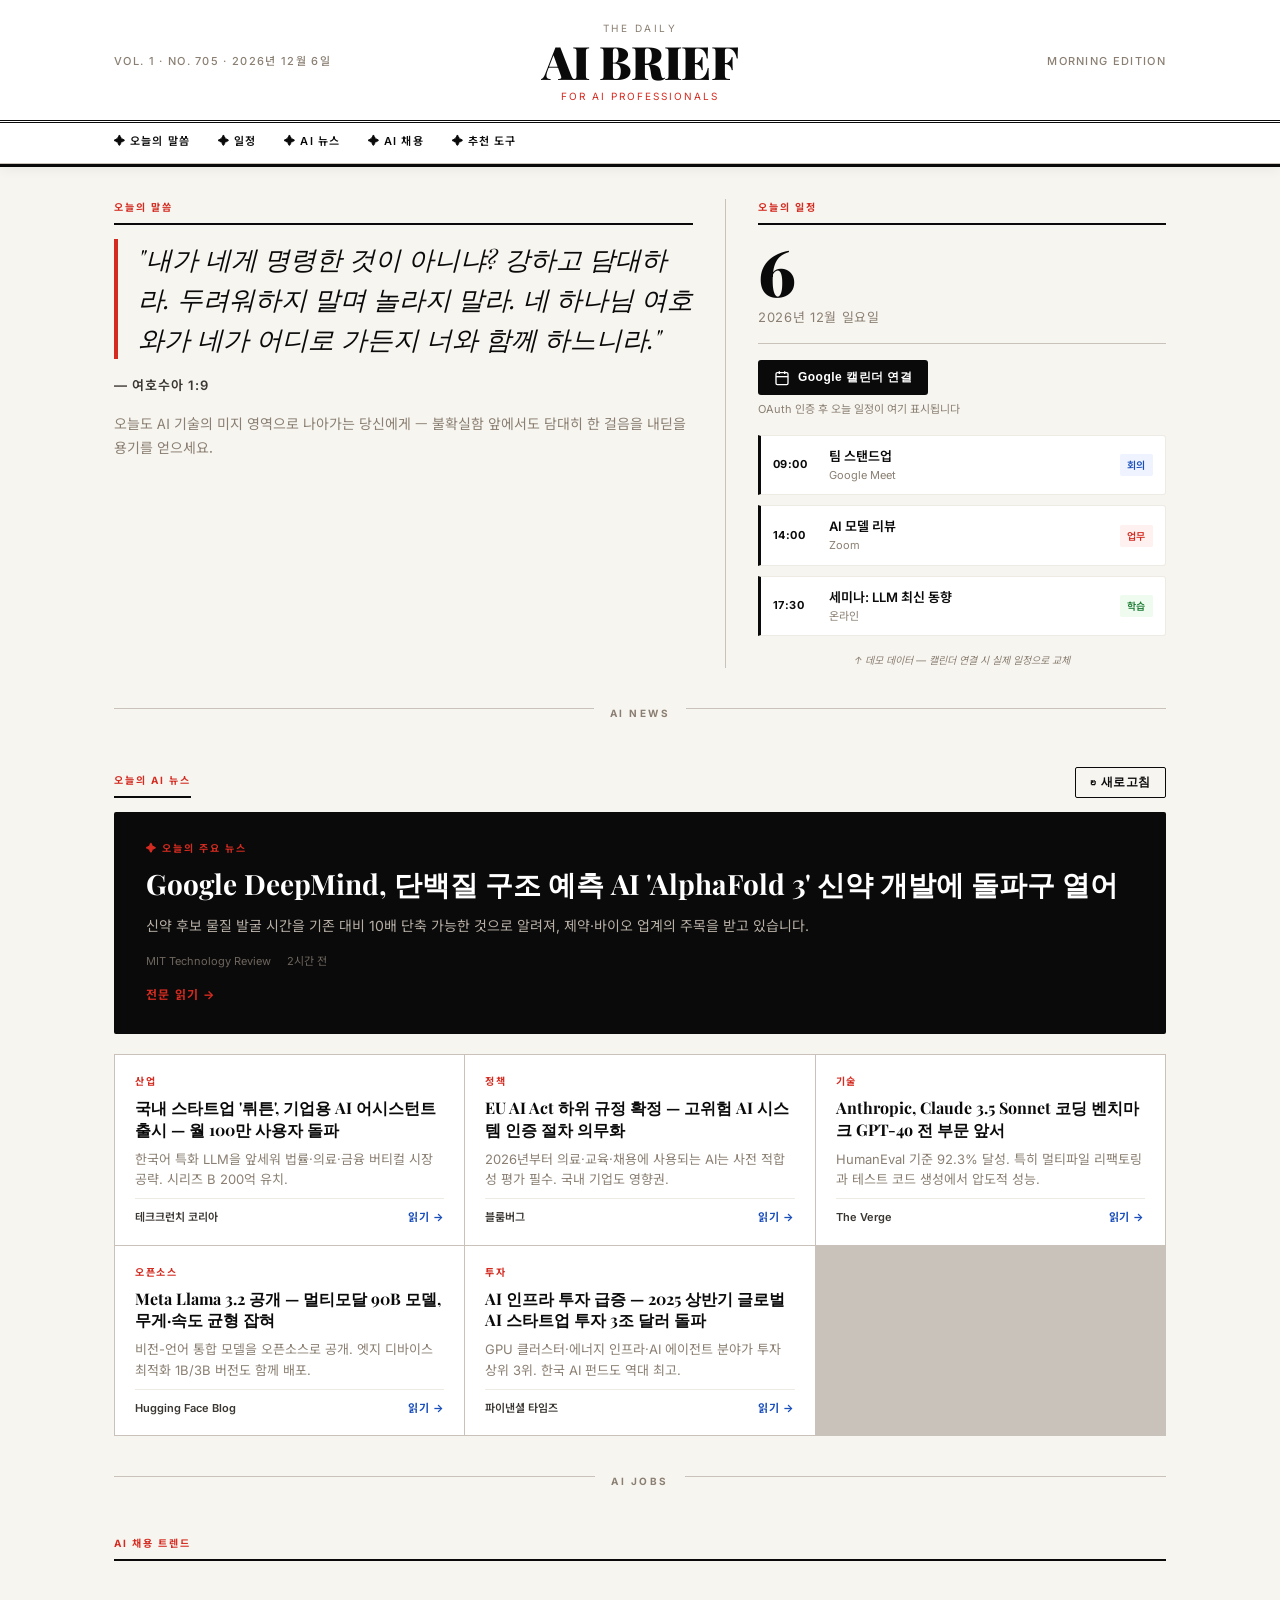
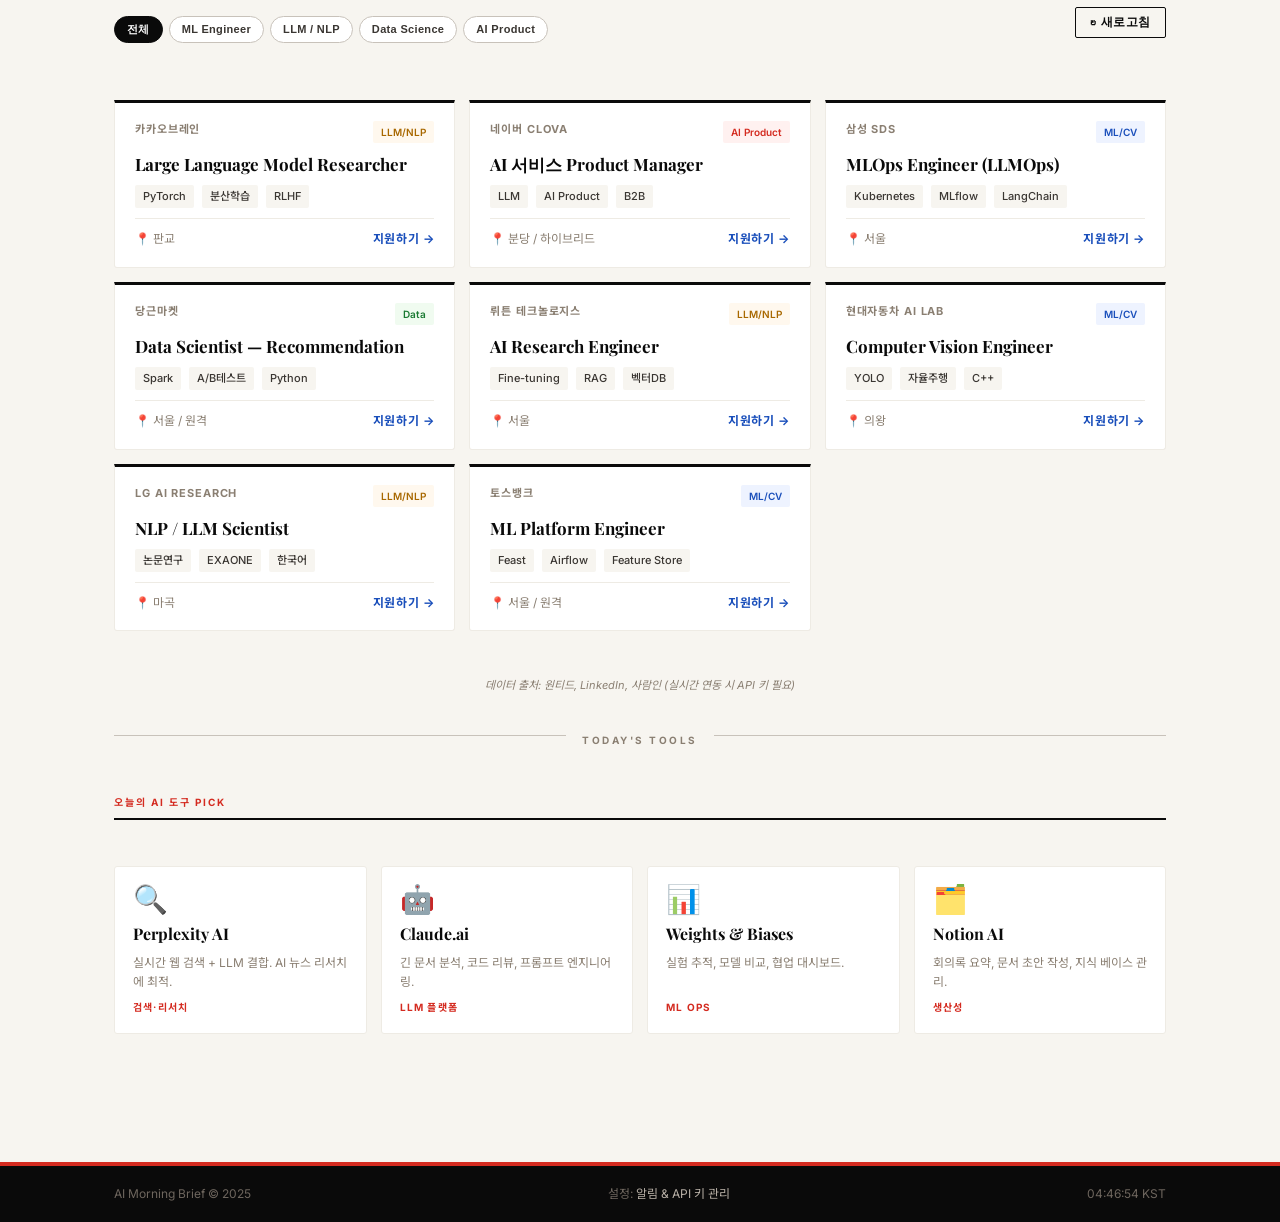
==== index.html @ f8f16253 "Add files via upload" ====
<!DOCTYPE html>
<html lang="ko">
<head>
<meta charset="UTF-8">
<meta name="viewport" content="width=device-width, initial-scale=1.0">
<title>AI Morning Brief</title>
<link rel="preconnect" href="https://fonts.googleapis.com">
<link rel="preconnect" href="https://fonts.gstatic.com" crossorigin>
<link href="https://fonts.googleapis.com/css2?family=Playfair+Display:ital,wght@0,400;0,700;0,900;1,400;1,700&family=Inter:wght@300;400;500;600&family=Noto+Sans+KR:wght@300;400;500;700&display=swap" rel="stylesheet">
<link rel="stylesheet" href="style.css">
</head>
<body>

<!-- ───── MASTHEAD ───── -->
<header class="masthead">
  <div class="masthead-top">
    <span class="issue-info" id="issueDate">Loading...</span>
    <div class="masthead-logo">
      <span class="logo-eyebrow">The Daily</span>
      <h1 class="logo-title">AI BRIEF</h1>
      <span class="logo-sub">For AI Professionals</span>
    </div>
    <span class="issue-info issue-right">Morning Edition</span>
  </div>
  <div class="masthead-rule"></div>
  <nav class="section-nav">
    <a href="#verse">✦ 오늘의 말씀</a>
    <a href="#calendar">✦ 일정</a>
    <a href="#ainews">✦ AI 뉴스</a>
    <a href="#jobs">✦ AI 채용</a>
    <a href="#tools">✦ 추천 도구</a>
  </nav>
  <div class="masthead-rule thin"></div>
</header>

<main class="page">

  <!-- ───── ROW 1: VERSE + WEATHER + CALENDAR ───── -->
  <section class="row row-top" id="verse">
    
    <!-- 성경 말씀 (메인 칼럼) -->
    <article class="col-main verse-block">
      <div class="section-eyebrow">오늘의 말씀</div>
      <blockquote class="verse-text" id="verseText">
        <span class="verse-loading">말씀을 불러오는 중...</span>
      </blockquote>
      <cite class="verse-ref" id="verseRef"></cite>
      <p class="verse-reflection" id="verseReflection"></p>
    </article>

    <!-- 사이드: 날짜 + 달력 요약 -->
    <aside class="col-side" id="calendar">
      <div class="section-eyebrow">오늘의 일정</div>
      
      <div class="date-display">
        <div class="date-big" id="dateBig">--</div>
        <div class="date-detail" id="dateDetail">--</div>
      </div>

      <div class="calendar-connect">
        <button class="btn-calendar" id="calBtn" onclick="connectCalendar()">
          <svg width="16" height="16" viewBox="0 0 24 24" fill="none" stroke="currentColor" stroke-width="2"><rect x="3" y="4" width="18" height="18" rx="2"/><line x1="16" y1="2" x2="16" y2="6"/><line x1="8" y1="2" x2="8" y2="6"/><line x1="3" y1="10" x2="21" y2="10"/></svg>
          Google 캘린더 연결
        </button>
        <p class="cal-note">OAuth 인증 후 오늘 일정이 여기 표시됩니다</p>
      </div>

      <div class="events-list" id="eventsList">
        <!-- 캘린더 연결 후 채워짐 / 데모 데이터 -->
        <div class="event-item demo">
          <span class="event-time">09:00</span>
          <div class="event-detail">
            <span class="event-title">팀 스탠드업</span>
            <span class="event-loc">Google Meet</span>
          </div>
          <span class="event-badge meeting">회의</span>
        </div>
        <div class="event-item demo">
          <span class="event-time">14:00</span>
          <div class="event-detail">
            <span class="event-title">AI 모델 리뷰</span>
            <span class="event-loc">Zoom</span>
          </div>
          <span class="event-badge work">업무</span>
        </div>
        <div class="event-item demo">
          <span class="event-time">17:30</span>
          <div class="event-detail">
            <span class="event-title">세미나: LLM 최신 동향</span>
            <span class="event-loc">온라인</span>
          </div>
          <span class="event-badge learn">학습</span>
        </div>
        <p class="demo-note">↑ 데모 데이터 — 캘린더 연결 시 실제 일정으로 교체</p>
      </div>
    </aside>

  </section>

  <div class="section-rule"><span>AI NEWS</span></div>

  <!-- ───── ROW 2: AI 뉴스 ───── -->
  <section class="row row-news" id="ainews">

    <div class="news-header-row">
      <div class="section-eyebrow">오늘의 AI 뉴스</div>
      <button class="btn-refresh" onclick="loadAINews()">↻ 새로고침</button>
    </div>

    <!-- 주요 뉴스 (히어로) -->
    <div class="news-hero" id="newsHero">
      <div class="news-skeleton">뉴스를 불러오는 중...</div>
    </div>

    <!-- 서브 뉴스 그리드 -->
    <div class="news-grid" id="newsGrid">
      <!-- JS로 채워짐 -->
    </div>

  </section>

  <div class="section-rule"><span>AI JOBS</span></div>

  <!-- ───── ROW 3: 채용 정보 ───── -->
  <section class="row" id="jobs">
    <div class="section-eyebrow">AI 채용 트렌드</div>
    
    <div class="jobs-bar">
      <div class="jobs-filter">
        <button class="filter-btn active" onclick="filterJobs('all', this)">전체</button>
        <button class="filter-btn" onclick="filterJobs('ml', this)">ML Engineer</button>
        <button class="filter-btn" onclick="filterJobs('llm', this)">LLM / NLP</button>
        <button class="filter-btn" onclick="filterJobs('data', this)">Data Science</button>
        <button class="filter-btn" onclick="filterJobs('product', this)">AI Product</button>
      </div>
      <button class="btn-refresh" onclick="loadJobs()">↻ 새로고침</button>
    </div>

    <div class="jobs-grid" id="jobsGrid">
      <!-- JS로 채워짐 -->
    </div>

    <p class="data-source">데이터 출처: 원티드, LinkedIn, 사람인 (실시간 연동 시 API 키 필요)</p>
  </section>

  <div class="section-rule"><span>TODAY'S TOOLS</span></div>

  <!-- ───── ROW 4: AI 도구 추천 ───── -->
  <section class="row" id="tools">
    <div class="section-eyebrow">오늘의 AI 도구 Pick</div>
    <div class="tools-grid" id="toolsGrid">
      <!-- JS로 채워짐 -->
    </div>
  </section>

</main>

<!-- ───── FOOTER ───── -->
<footer class="footer">
  <div class="footer-rule"></div>
  <div class="footer-inner">
    <span>AI Morning Brief © 2025</span>
    <span class="footer-mid">설정: <a href="settings.html">알림 & API 키 관리</a></span>
    <span id="footerTime"></span>
  </div>
</footer>

<!-- 캘린더 모달 -->
<div class="modal-overlay" id="calModal" onclick="closeModal()">
  <div class="modal" onclick="event.stopPropagation()">
    <div class="modal-header">
      <h3>Google 캘린더 연결</h3>
      <button onclick="closeModal()">✕</button>
    </div>
    <div class="modal-body">
      <p>Google Calendar API를 연결하려면 아래 단계를 따르세요:</p>
      <ol class="setup-steps">
        <li><strong>Google Cloud Console</strong>에서 프로젝트 생성</li>
        <li>Calendar API 활성화</li>
        <li>OAuth 2.0 클라이언트 ID 발급</li>
        <li><code>config.js</code>에 클라이언트 ID 입력</li>
      </ol>
      <div class="config-preview">
        <code>// config.js<br>
const CONFIG = {<br>
&nbsp;&nbsp;GOOGLE_CLIENT_ID: "your-client-id.apps.googleusercontent.com",<br>
&nbsp;&nbsp;BIBLE_API_KEY: "your-bible-api-key", // scripture.api.bible<br>
&nbsp;&nbsp;NEWS_API_KEY: "your-newsapi-key"   // newsapi.org<br>
};</code>
      </div>
      <a href="https://console.cloud.google.com" target="_blank" class="btn-primary">Google Cloud Console 열기 →</a>
    </div>
  </div>
</div>

<script src="config.js"></script>
<script src="app.js"></script>
</body>
</html>
---- style.css ----
/* ── RESET & BASE ── */
*, *::before, *::after { box-sizing: border-box; margin: 0; padding: 0; }

:root {
  --ink:        #0A0A0A;
  --ink-mid:    #3A3632;
  --ink-mute:   #8A7F72;
  --cream:      #F7F5F0;
  --cream-dark: #EEEBE4;
  --accent:     #D42B20;
  --accent-blue:#1A4FBB;
  --rule:       #0A0A0A;
  --rule-thin:  #C8C2BA;
  --white:      #FFFFFF;

  --font-serif: 'Playfair Display', Georgia, serif;
  --font-sans:  'Inter', 'Noto Sans KR', sans-serif;
  --font-kr:    'Noto Sans KR', sans-serif;

  --max-w: 1100px;
  --gap: 32px;
}

html { font-size: 16px; scroll-behavior: smooth; }

body {
  background: var(--cream);
  color: var(--ink);
  font-family: var(--font-sans);
  line-height: 1.6;
  min-height: 100vh;
}

a { color: var(--ink); text-decoration: none; }
a:hover { text-decoration: underline; }

/* ── MASTHEAD ── */
.masthead {
  background: var(--white);
  border-bottom: 3px solid var(--ink);
  position: sticky;
  top: 0;
  z-index: 100;
  box-shadow: 0 2px 12px rgba(0,0,0,0.06);
}

.masthead-top {
  max-width: var(--max-w);
  margin: 0 auto;
  padding: 20px 24px 16px;
  display: grid;
  grid-template-columns: 1fr auto 1fr;
  align-items: center;
  gap: 16px;
}

.issue-info {
  font-family: var(--font-sans);
  font-size: 11px;
  font-weight: 500;
  letter-spacing: 0.12em;
  text-transform: uppercase;
  color: var(--ink-mute);
}

.issue-right { text-align: right; }

.masthead-logo { text-align: center; }

.logo-eyebrow {
  display: block;
  font-size: 10px;
  letter-spacing: 0.25em;
  text-transform: uppercase;
  color: var(--ink-mute);
  margin-bottom: 2px;
}

.logo-title {
  font-family: var(--font-serif);
  font-size: clamp(28px, 5vw, 46px);
  font-weight: 900;
  letter-spacing: -0.01em;
  line-height: 1;
  color: var(--ink);
}

.logo-sub {
  display: block;
  font-size: 10px;
  letter-spacing: 0.2em;
  text-transform: uppercase;
  color: var(--accent);
  margin-top: 4px;
}

.masthead-rule {
  border: none;
  border-top: 3px double var(--ink);
}

.masthead-rule.thin {
  border-top: 1px solid var(--rule-thin);
}

.section-nav {
  max-width: var(--max-w);
  margin: 0 auto;
  padding: 8px 24px;
  display: flex;
  gap: 28px;
  overflow-x: auto;
  scrollbar-width: none;
}

.section-nav::-webkit-scrollbar { display: none; }

.section-nav a {
  font-size: 11px;
  font-weight: 600;
  letter-spacing: 0.1em;
  text-transform: uppercase;
  color: var(--ink);
  white-space: nowrap;
  padding: 2px 0;
  border-bottom: 2px solid transparent;
  transition: border-color 0.15s, color 0.15s;
}

.section-nav a:hover {
  border-bottom-color: var(--accent);
  color: var(--accent);
  text-decoration: none;
}

/* ── PAGE LAYOUT ── */
.page {
  max-width: var(--max-w);
  margin: 0 auto;
  padding: 32px 24px 48px;
}

.row {
  display: grid;
  gap: var(--gap);
  margin-bottom: 40px;
}

.row-top {
  grid-template-columns: 3fr 2fr;
}

.section-eyebrow {
  font-size: 10px;
  font-weight: 700;
  letter-spacing: 0.2em;
  text-transform: uppercase;
  color: var(--accent);
  margin-bottom: 14px;
  padding-bottom: 8px;
  border-bottom: 2px solid var(--ink);
}

.section-rule {
  position: relative;
  text-align: center;
  margin: 16px 0 32px;
  border-top: 1px solid var(--rule-thin);
}

.section-rule span {
  position: relative;
  top: -10px;
  background: var(--cream);
  padding: 0 16px;
  font-size: 10px;
  font-weight: 700;
  letter-spacing: 0.25em;
  color: var(--ink-mute);
}

/* ── VERSE BLOCK ── */
.verse-block {
  padding-right: var(--gap);
  border-right: 1px solid var(--rule-thin);
}

.verse-text {
  font-family: var(--font-serif);
  font-size: clamp(18px, 2.5vw, 26px);
  font-style: italic;
  line-height: 1.55;
  color: var(--ink);
  margin: 0 0 16px;
  padding-left: 20px;
  border-left: 4px solid var(--accent);
}

.verse-ref {
  font-size: 13px;
  font-weight: 600;
  letter-spacing: 0.08em;
  color: var(--ink-mid);
  font-style: normal;
  display: block;
  margin-bottom: 16px;
}

.verse-reflection {
  font-size: 14px;
  color: var(--ink-mute);
  line-height: 1.7;
  font-family: var(--font-kr);
}

.verse-loading {
  color: var(--ink-mute);
  font-style: normal;
  font-size: 15px;
}

/* ── CALENDAR SIDE ── */
.col-side { min-width: 0; }

.date-display {
  margin-bottom: 16px;
  padding-bottom: 16px;
  border-bottom: 1px solid var(--rule-thin);
}

.date-big {
  font-family: var(--font-serif);
  font-size: clamp(40px, 6vw, 64px);
  font-weight: 900;
  line-height: 1;
  color: var(--ink);
}

.date-detail {
  font-size: 13px;
  color: var(--ink-mute);
  margin-top: 4px;
  letter-spacing: 0.05em;
}

.calendar-connect { margin-bottom: 16px; }

.btn-calendar {
  display: inline-flex;
  align-items: center;
  gap: 8px;
  padding: 9px 16px;
  background: var(--ink);
  color: var(--white);
  border: none;
  border-radius: 3px;
  font-size: 12px;
  font-weight: 600;
  cursor: pointer;
  letter-spacing: 0.04em;
  transition: background 0.15s;
}

.btn-calendar:hover { background: var(--ink-mid); }

.cal-note {
  font-size: 11px;
  color: var(--ink-mute);
  margin-top: 6px;
}

.events-list {
  display: flex;
  flex-direction: column;
  gap: 10px;
}

.event-item {
  display: grid;
  grid-template-columns: 46px 1fr auto;
  align-items: center;
  gap: 10px;
  padding: 10px 12px;
  background: var(--white);
  border: 1px solid var(--cream-dark);
  border-left: 3px solid var(--ink);
  border-radius: 0 3px 3px 0;
}

.event-time {
  font-size: 11px;
  font-weight: 700;
  color: var(--ink);
  font-family: var(--font-sans);
  letter-spacing: 0.04em;
}

.event-detail { min-width: 0; }

.event-title {
  display: block;
  font-size: 13px;
  font-weight: 600;
  color: var(--ink);
  white-space: nowrap;
  overflow: hidden;
  text-overflow: ellipsis;
}

.event-loc {
  display: block;
  font-size: 11px;
  color: var(--ink-mute);
}

.event-badge {
  font-size: 10px;
  font-weight: 600;
  letter-spacing: 0.06em;
  text-transform: uppercase;
  padding: 3px 7px;
  border-radius: 2px;
  white-space: nowrap;
}

.event-badge.meeting { background: #EEF3FF; color: var(--accent-blue); }
.event-badge.work    { background: #FFF1F0; color: var(--accent); }
.event-badge.learn   { background: #F0FBF0; color: #1A7A32; }

.demo-note {
  font-size: 10px;
  color: var(--ink-mute);
  text-align: center;
  padding-top: 6px;
  font-style: italic;
}

/* ── AI NEWS ── */
.row-news { display: block; }

.news-header-row {
  display: flex;
  align-items: flex-end;
  justify-content: space-between;
  margin-bottom: 0;
}

.btn-refresh {
  font-size: 12px;
  font-weight: 600;
  padding: 6px 14px;
  background: none;
  border: 1.5px solid var(--ink);
  border-radius: 2px;
  cursor: pointer;
  color: var(--ink);
  letter-spacing: 0.05em;
  transition: all 0.15s;
  margin-bottom: 14px;
}

.btn-refresh:hover { background: var(--ink); color: var(--white); }

/* 히어로 뉴스 */
.news-hero {
  background: var(--ink);
  color: var(--white);
  padding: 28px 32px;
  margin-bottom: 20px;
  border-radius: 2px;
  min-height: 160px;
}

.news-hero-eyebrow {
  font-size: 10px;
  letter-spacing: 0.2em;
  text-transform: uppercase;
  color: var(--accent);
  font-weight: 700;
  margin-bottom: 10px;
}

.news-hero h2 {
  font-family: var(--font-serif);
  font-size: clamp(18px, 3vw, 28px);
  font-weight: 700;
  line-height: 1.3;
  margin-bottom: 12px;
  color: var(--white);
}

.news-hero p {
  font-size: 14px;
  color: #B8B0A6;
  line-height: 1.65;
  max-width: 680px;
}

.news-hero-meta {
  margin-top: 16px;
  font-size: 11px;
  color: #6E665E;
  display: flex;
  gap: 16px;
}

.news-hero a.read-more {
  display: inline-block;
  margin-top: 14px;
  font-size: 12px;
  font-weight: 700;
  letter-spacing: 0.1em;
  text-transform: uppercase;
  color: var(--accent);
  text-decoration: none;
}

.news-hero a.read-more:hover { color: #FF3A2F; text-decoration: underline; }

/* 서브 뉴스 그리드 */
.news-grid {
  display: grid;
  grid-template-columns: repeat(3, 1fr);
  gap: 1px;
  background: var(--rule-thin);
  border: 1px solid var(--rule-thin);
}

.news-card {
  background: var(--white);
  padding: 18px 20px;
  display: flex;
  flex-direction: column;
  gap: 8px;
  transition: background 0.12s;
}

.news-card:hover { background: var(--cream); }

.news-card-tag {
  font-size: 10px;
  font-weight: 700;
  letter-spacing: 0.15em;
  text-transform: uppercase;
  color: var(--accent);
}

.news-card h3 {
  font-family: var(--font-serif);
  font-size: 16px;
  font-weight: 700;
  line-height: 1.35;
  color: var(--ink);
}

.news-card p {
  font-size: 13px;
  color: var(--ink-mute);
  line-height: 1.6;
  flex: 1;
}

.news-card-footer {
  display: flex;
  justify-content: space-between;
  align-items: center;
  padding-top: 10px;
  border-top: 1px solid var(--cream-dark);
}

.news-card-source {
  font-size: 11px;
  font-weight: 600;
  color: var(--ink-mid);
}

.news-card-link {
  font-size: 11px;
  font-weight: 700;
  color: var(--accent-blue);
  letter-spacing: 0.05em;
}

.news-skeleton {
  color: var(--white);
  opacity: 0.5;
  font-size: 14px;
  padding: 20px 0;
}

/* ── JOBS ── */
.jobs-bar {
  display: flex;
  justify-content: space-between;
  align-items: center;
  margin-bottom: 16px;
  flex-wrap: wrap;
  gap: 8px;
}

.jobs-filter {
  display: flex;
  gap: 6px;
  flex-wrap: wrap;
}

.filter-btn {
  font-size: 11px;
  font-weight: 600;
  padding: 5px 12px;
  border: 1.5px solid var(--rule-thin);
  background: var(--white);
  border-radius: 20px;
  cursor: pointer;
  color: var(--ink-mid);
  transition: all 0.14s;
  letter-spacing: 0.03em;
}

.filter-btn:hover, .filter-btn.active {
  background: var(--ink);
  color: var(--white);
  border-color: var(--ink);
}

.jobs-grid {
  display: grid;
  grid-template-columns: repeat(auto-fill, minmax(300px, 1fr));
  gap: 14px;
}

.job-card {
  background: var(--white);
  border: 1px solid var(--cream-dark);
  border-top: 3px solid var(--ink);
  padding: 18px 20px;
  border-radius: 0 0 3px 3px;
  display: flex;
  flex-direction: column;
  gap: 10px;
  transition: box-shadow 0.15s, transform 0.15s;
}

.job-card:hover {
  box-shadow: 0 6px 20px rgba(0,0,0,0.08);
  transform: translateY(-2px);
}

.job-card-top {
  display: flex;
  justify-content: space-between;
  align-items: flex-start;
  gap: 8px;
}

.job-company {
  font-size: 11px;
  font-weight: 700;
  letter-spacing: 0.08em;
  text-transform: uppercase;
  color: var(--ink-mute);
}

.job-type-badge {
  font-size: 10px;
  font-weight: 600;
  padding: 3px 8px;
  border-radius: 2px;
  white-space: nowrap;
  flex-shrink: 0;
}

.badge-ml    { background: #EEF3FF; color: var(--accent-blue); }
.badge-llm   { background: #FFF8EE; color: #A86800; }
.badge-data  { background: #F0FBF0; color: #1A7A32; }
.badge-product { background: #FFF1F0; color: var(--accent); }

.job-title {
  font-family: var(--font-serif);
  font-size: 17px;
  font-weight: 700;
  color: var(--ink);
  line-height: 1.3;
}

.job-meta {
  display: flex;
  flex-wrap: wrap;
  gap: 8px;
}

.job-tag {
  font-size: 11px;
  background: var(--cream);
  color: var(--ink-mid);
  padding: 3px 8px;
  border-radius: 2px;
  font-weight: 500;
}

.job-footer {
  display: flex;
  justify-content: space-between;
  align-items: center;
  padding-top: 10px;
  border-top: 1px solid var(--cream-dark);
}

.job-location {
  font-size: 12px;
  color: var(--ink-mute);
}

.job-link {
  font-size: 12px;
  font-weight: 700;
  color: var(--accent-blue);
  letter-spacing: 0.05em;
}

.job-link:hover { color: var(--accent); text-decoration: underline; }

.data-source {
  font-size: 11px;
  color: var(--ink-mute);
  margin-top: 14px;
  font-style: italic;
  text-align: center;
}

/* ── TOOLS ── */
.tools-grid {
  display: grid;
  grid-template-columns: repeat(4, 1fr);
  gap: 14px;
}

.tool-card {
  background: var(--white);
  border: 1px solid var(--cream-dark);
  padding: 18px;
  border-radius: 3px;
  display: flex;
  flex-direction: column;
  gap: 8px;
  transition: box-shadow 0.15s;
}

.tool-card:hover { box-shadow: 0 4px 14px rgba(0,0,0,0.07); }

.tool-icon {
  font-size: 28px;
  line-height: 1;
}

.tool-name {
  font-family: var(--font-serif);
  font-size: 16px;
  font-weight: 700;
  color: var(--ink);
}

.tool-desc {
  font-size: 12px;
  color: var(--ink-mute);
  line-height: 1.55;
  flex: 1;
}

.tool-category {
  font-size: 10px;
  font-weight: 700;
  letter-spacing: 0.12em;
  text-transform: uppercase;
  color: var(--accent);
}

/* ── FOOTER ── */
.footer {
  background: var(--ink);
  color: var(--white);
  margin-top: 40px;
}

.footer-rule {
  height: 4px;
  background: var(--accent);
}

.footer-inner {
  max-width: var(--max-w);
  margin: 0 auto;
  padding: 18px 24px;
  display: flex;
  justify-content: space-between;
  align-items: center;
  font-size: 12px;
  color: #6E665E;
}

.footer-mid a { color: #B8B0A6; }
.footer-mid a:hover { color: var(--white); }

/* ── MODAL ── */
.modal-overlay {
  display: none;
  position: fixed;
  inset: 0;
  background: rgba(0,0,0,0.55);
  z-index: 999;
  align-items: center;
  justify-content: center;
}

.modal-overlay.open { display: flex; }

.modal {
  background: var(--white);
  max-width: 500px;
  width: 90%;
  border-radius: 4px;
  overflow: hidden;
  border-top: 4px solid var(--accent);
}

.modal-header {
  padding: 16px 20px;
  display: flex;
  justify-content: space-between;
  align-items: center;
  border-bottom: 1px solid var(--cream-dark);
}

.modal-header h3 {
  font-family: var(--font-serif);
  font-size: 18px;
}

.modal-header button {
  background: none;
  border: none;
  font-size: 16px;
  cursor: pointer;
  color: var(--ink-mute);
}

.modal-body {
  padding: 20px;
}

.modal-body p { font-size: 14px; color: var(--ink-mid); margin-bottom: 14px; }

.setup-steps {
  font-size: 13px;
  color: var(--ink);
  padding-left: 18px;
  line-height: 2;
  margin-bottom: 16px;
}

.config-preview {
  background: #1A1A1A;
  color: #A8D08D;
  font-family: monospace;
  font-size: 12px;
  padding: 14px 16px;
  border-radius: 3px;
  line-height: 1.8;
  margin-bottom: 16px;
}

.btn-primary {
  display: inline-block;
  padding: 10px 18px;
  background: var(--ink);
  color: var(--white);
  font-size: 13px;
  font-weight: 600;
  border-radius: 3px;
  letter-spacing: 0.04em;
  transition: background 0.14s;
}

.btn-primary:hover { background: var(--accent); text-decoration: none; }

/* ── RESPONSIVE ── */
@media (max-width: 860px) {
  .row-top { grid-template-columns: 1fr; }
  .verse-block { padding-right: 0; border-right: none; border-bottom: 1px solid var(--rule-thin); padding-bottom: 24px; }
  .news-grid { grid-template-columns: 1fr 1fr; }
  .tools-grid { grid-template-columns: repeat(2, 1fr); }
  .masthead-top { grid-template-columns: 1fr; gap: 6px; text-align: center; }
  .issue-info { text-align: center !important; }
}

@media (max-width: 560px) {
  .page { padding: 20px 16px 40px; }
  .news-grid { grid-template-columns: 1fr; }
  .tools-grid { grid-template-columns: 1fr; }
  .footer-inner { flex-direction: column; gap: 6px; text-align: center; }
  .jobs-bar { flex-direction: column; align-items: flex-start; }
}
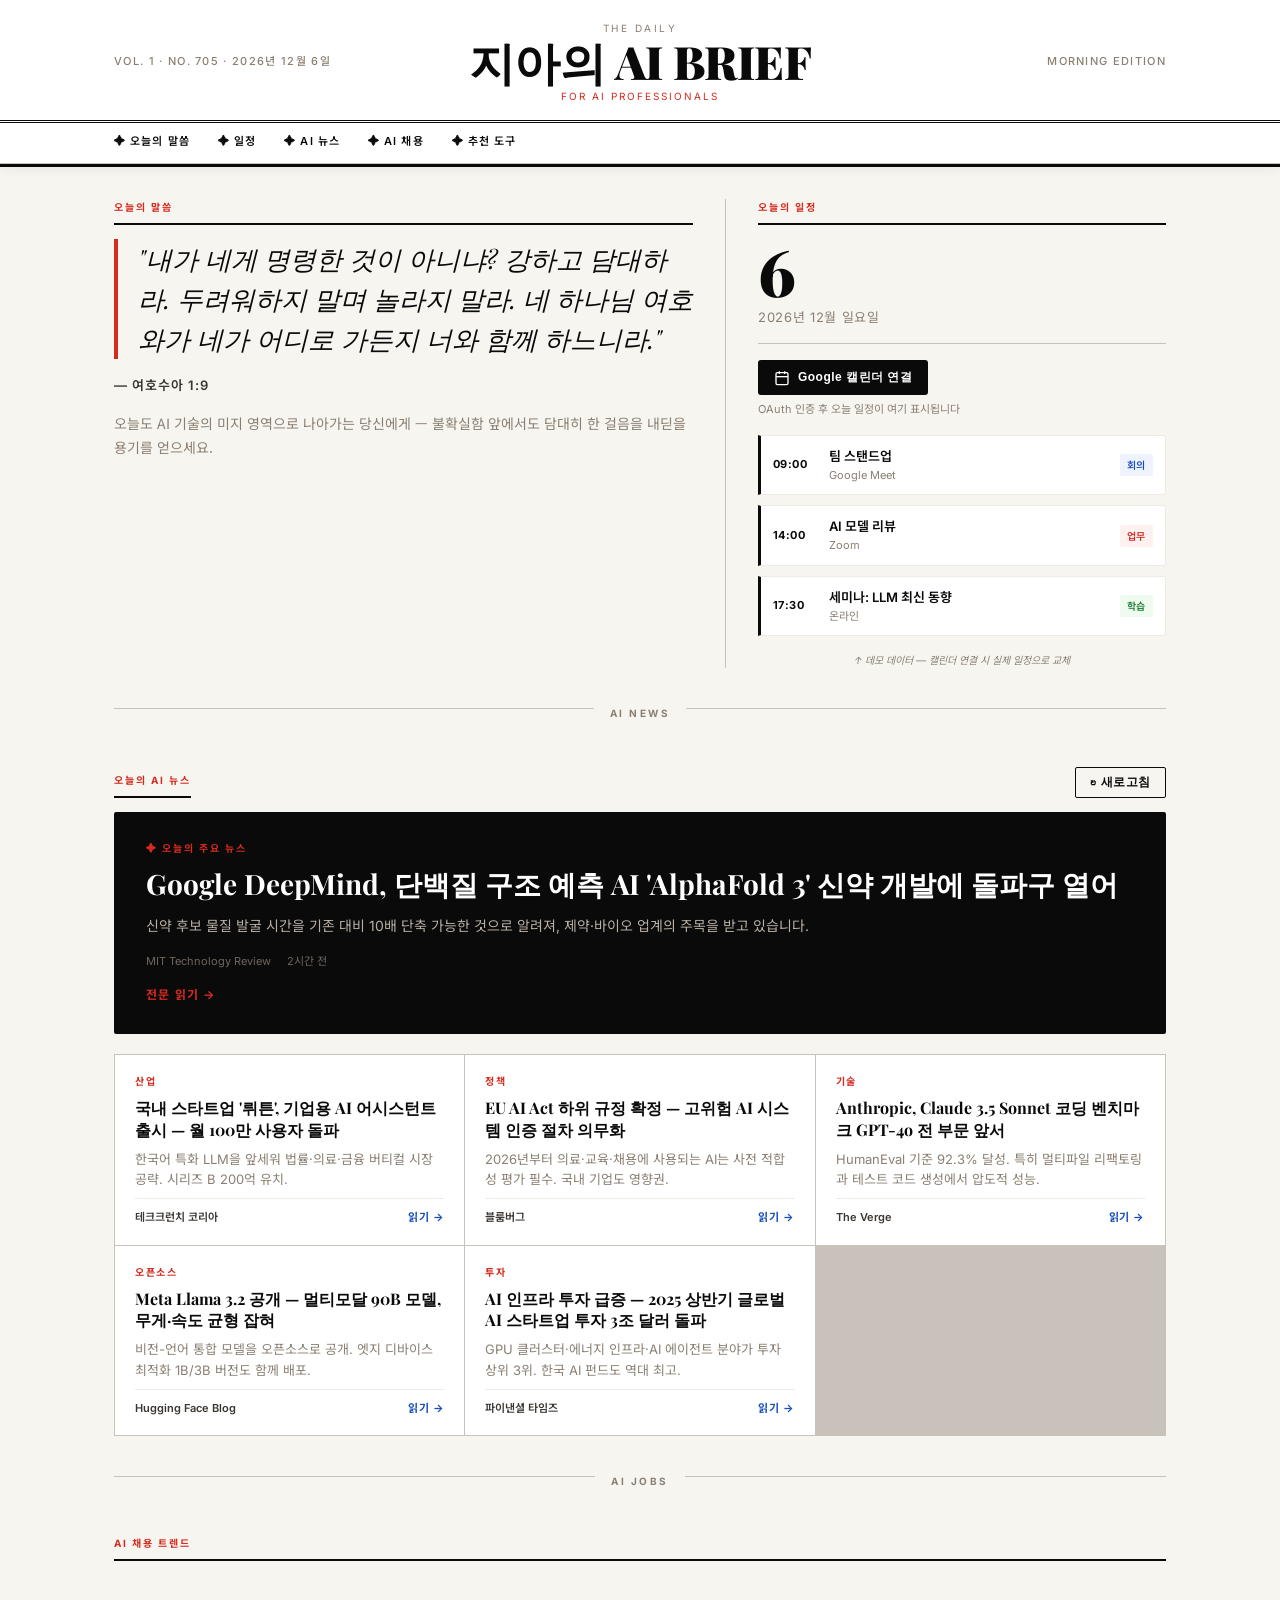
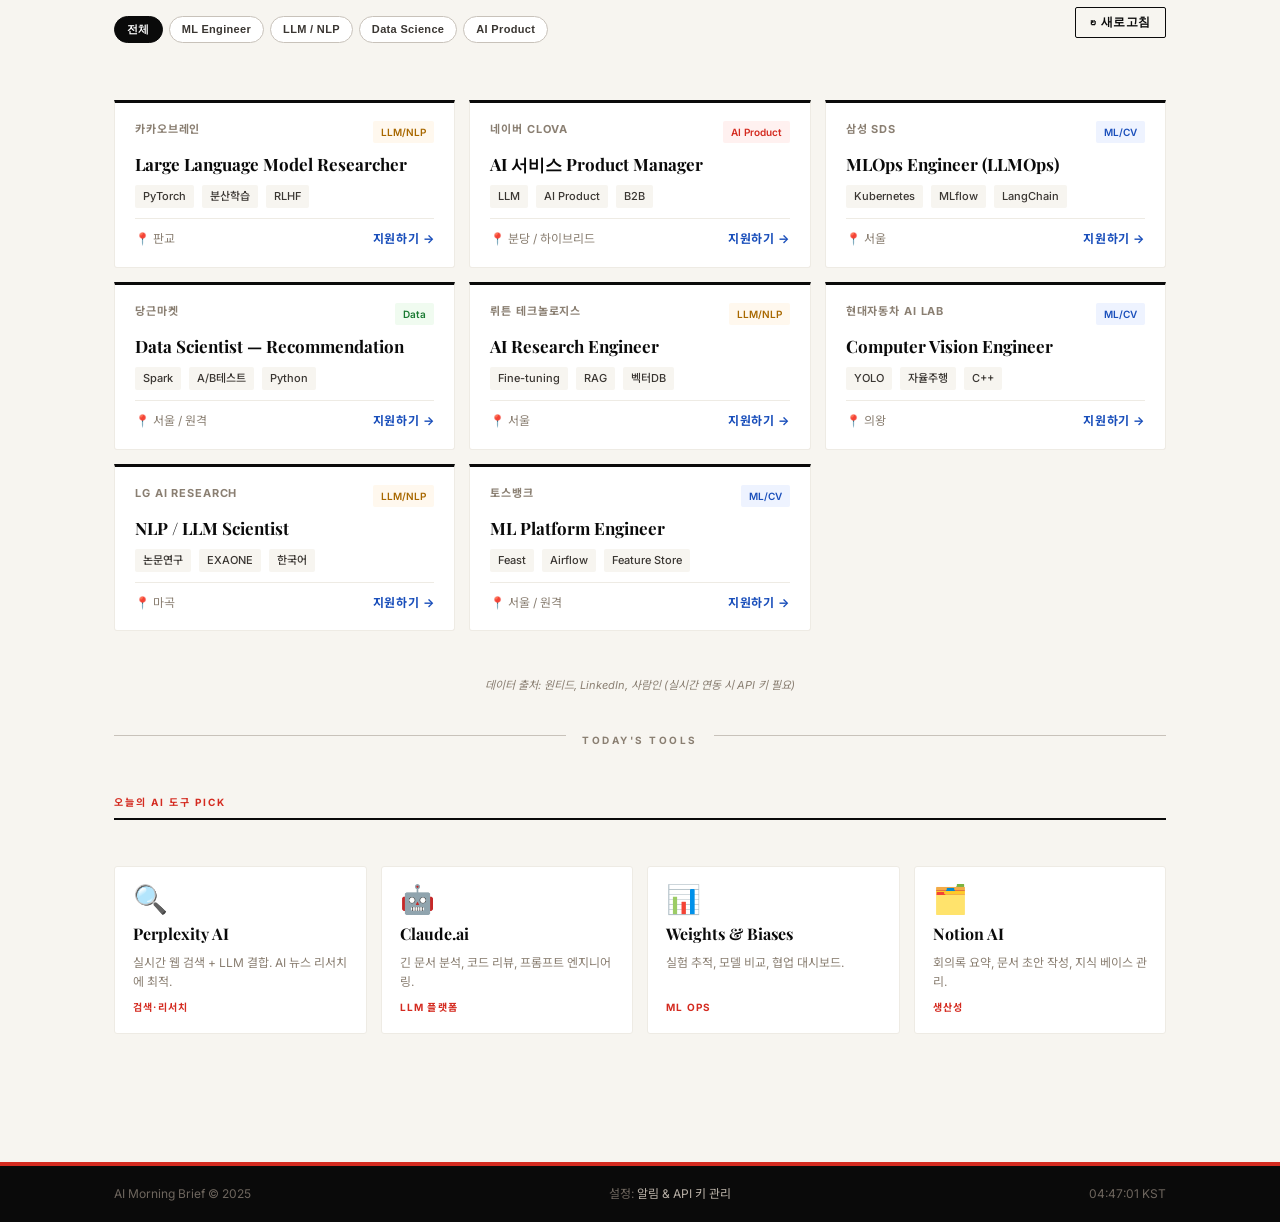
==== commit 9dab5793: "Update index.html" ====
--- a/index.html
+++ b/index.html
@@ -3,7 +3,7 @@
 <head>
 <meta charset="UTF-8">
 <meta name="viewport" content="width=device-width, initial-scale=1.0">
-<title>AI Morning Brief</title>
+<title>김지아씨의 AI Morning Brief</title>
 <link rel="preconnect" href="https://fonts.googleapis.com">
 <link rel="preconnect" href="https://fonts.gstatic.com" crossorigin>
 <link href="https://fonts.googleapis.com/css2?family=Playfair+Display:ital,wght@0,400;0,700;0,900;1,400;1,700&family=Inter:wght@300;400;500;600&family=Noto+Sans+KR:wght@300;400;500;700&display=swap" rel="stylesheet">
@@ -17,7 +17,7 @@
     <span class="issue-info" id="issueDate">Loading...</span>
     <div class="masthead-logo">
       <span class="logo-eyebrow">The Daily</span>
-      <h1 class="logo-title">AI BRIEF</h1>
+      <h1 class="logo-title">지아의 AI BRIEF</h1>
       <span class="logo-sub">For AI Professionals</span>
     </div>
     <span class="issue-info issue-right">Morning Edition</span>
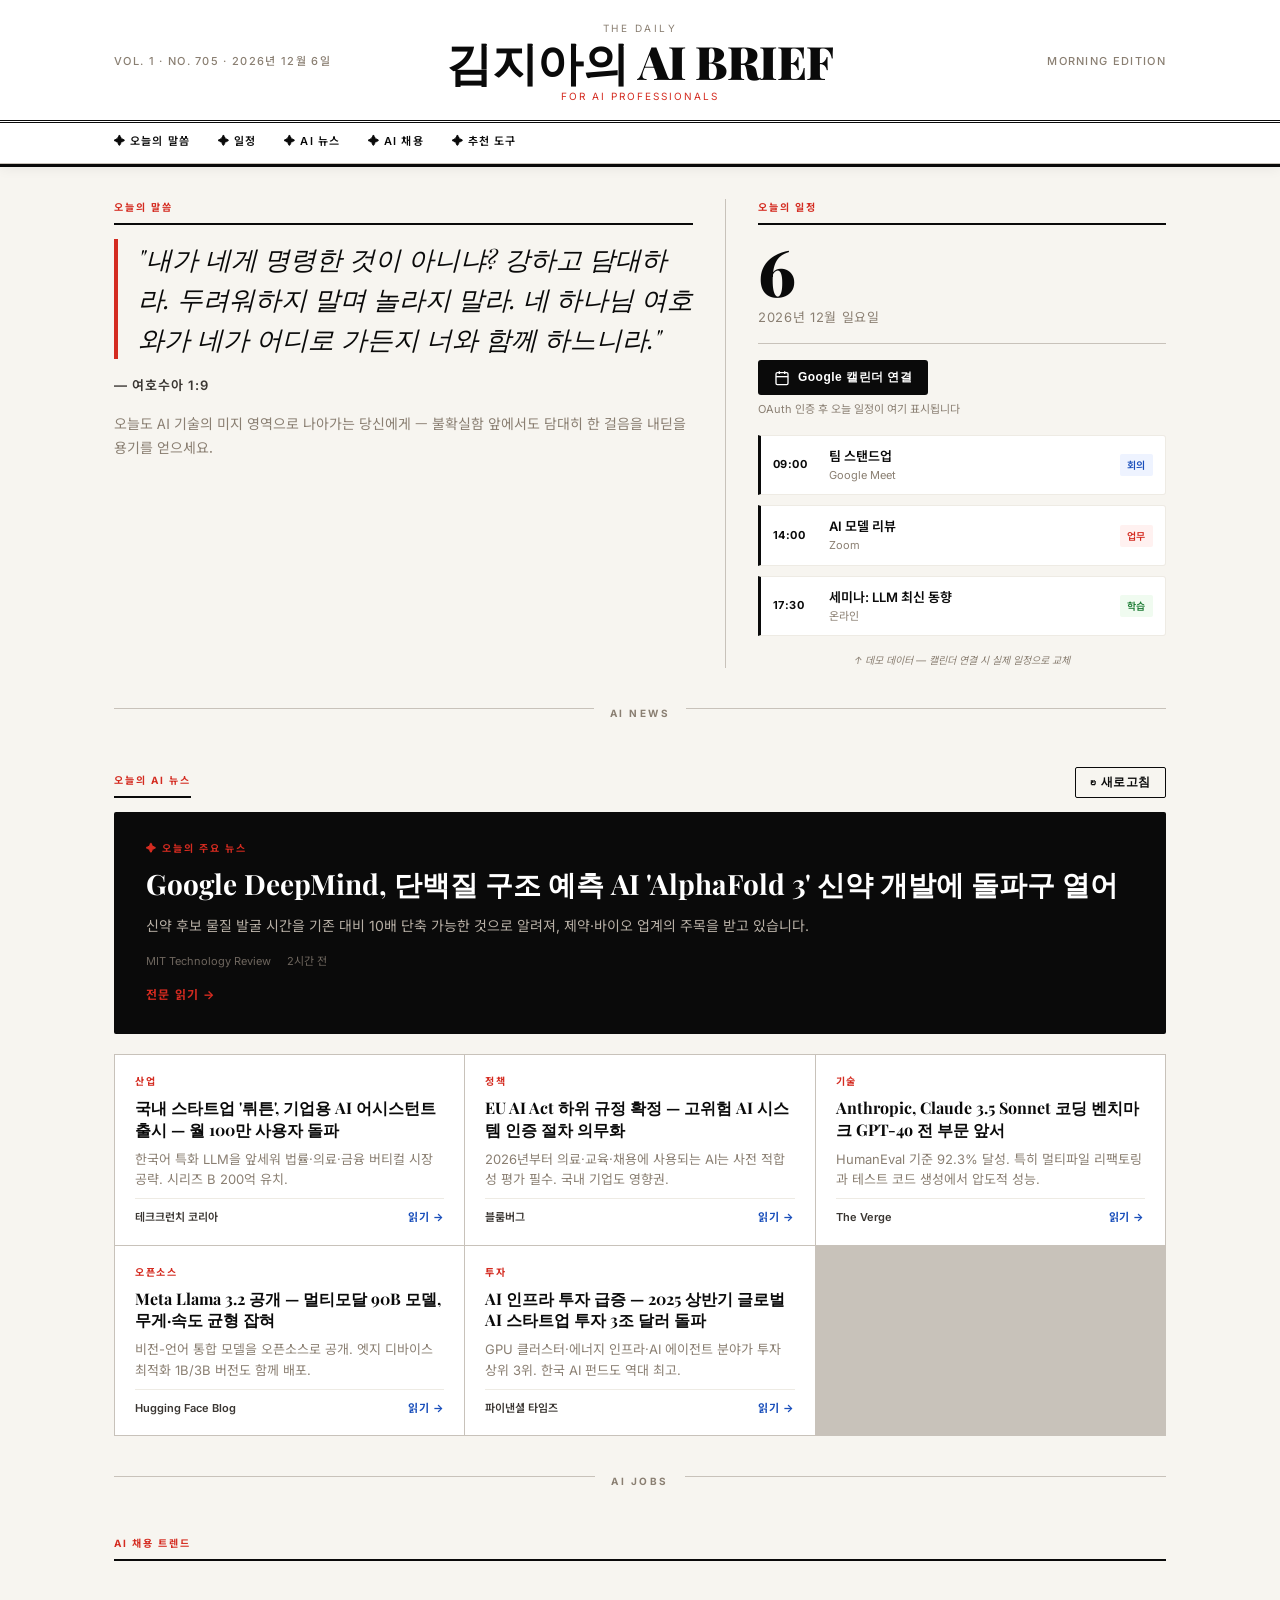
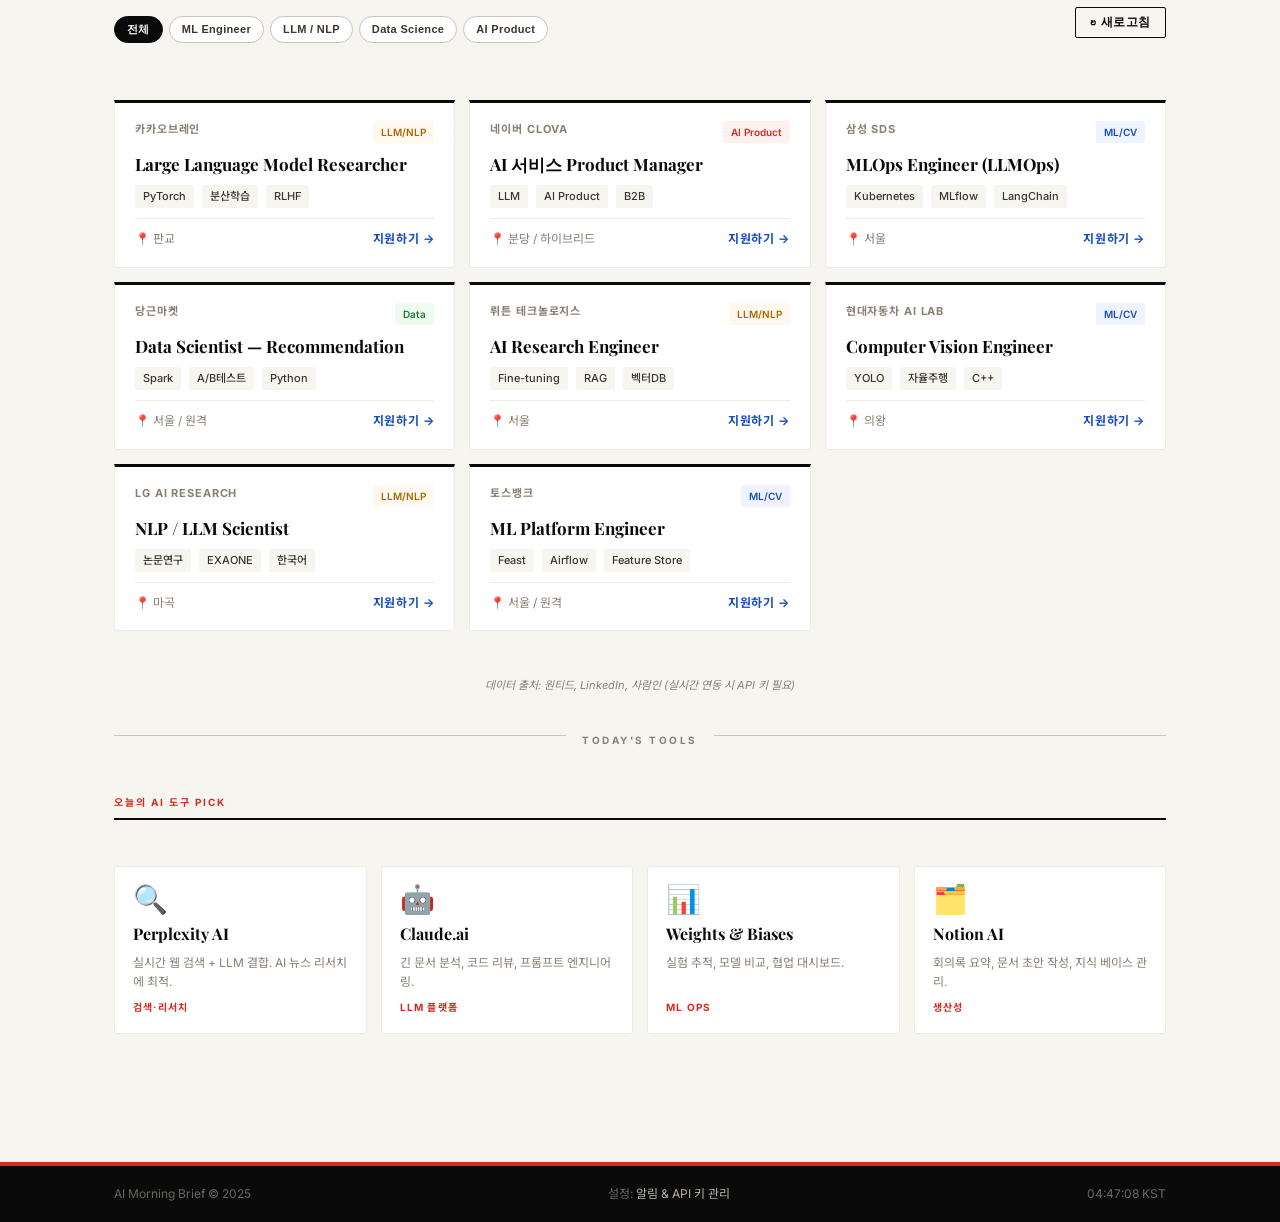
==== commit 6504946b: "Update logo title in index.html" ====
--- a/index.html
+++ b/index.html
@@ -17,7 +17,7 @@
     <span class="issue-info" id="issueDate">Loading...</span>
     <div class="masthead-logo">
       <span class="logo-eyebrow">The Daily</span>
-      <h1 class="logo-title">지아의 AI BRIEF</h1>
+      <h1 class="logo-title">김지아의 AI BRIEF</h1>
       <span class="logo-sub">For AI Professionals</span>
     </div>
     <span class="issue-info issue-right">Morning Edition</span>
